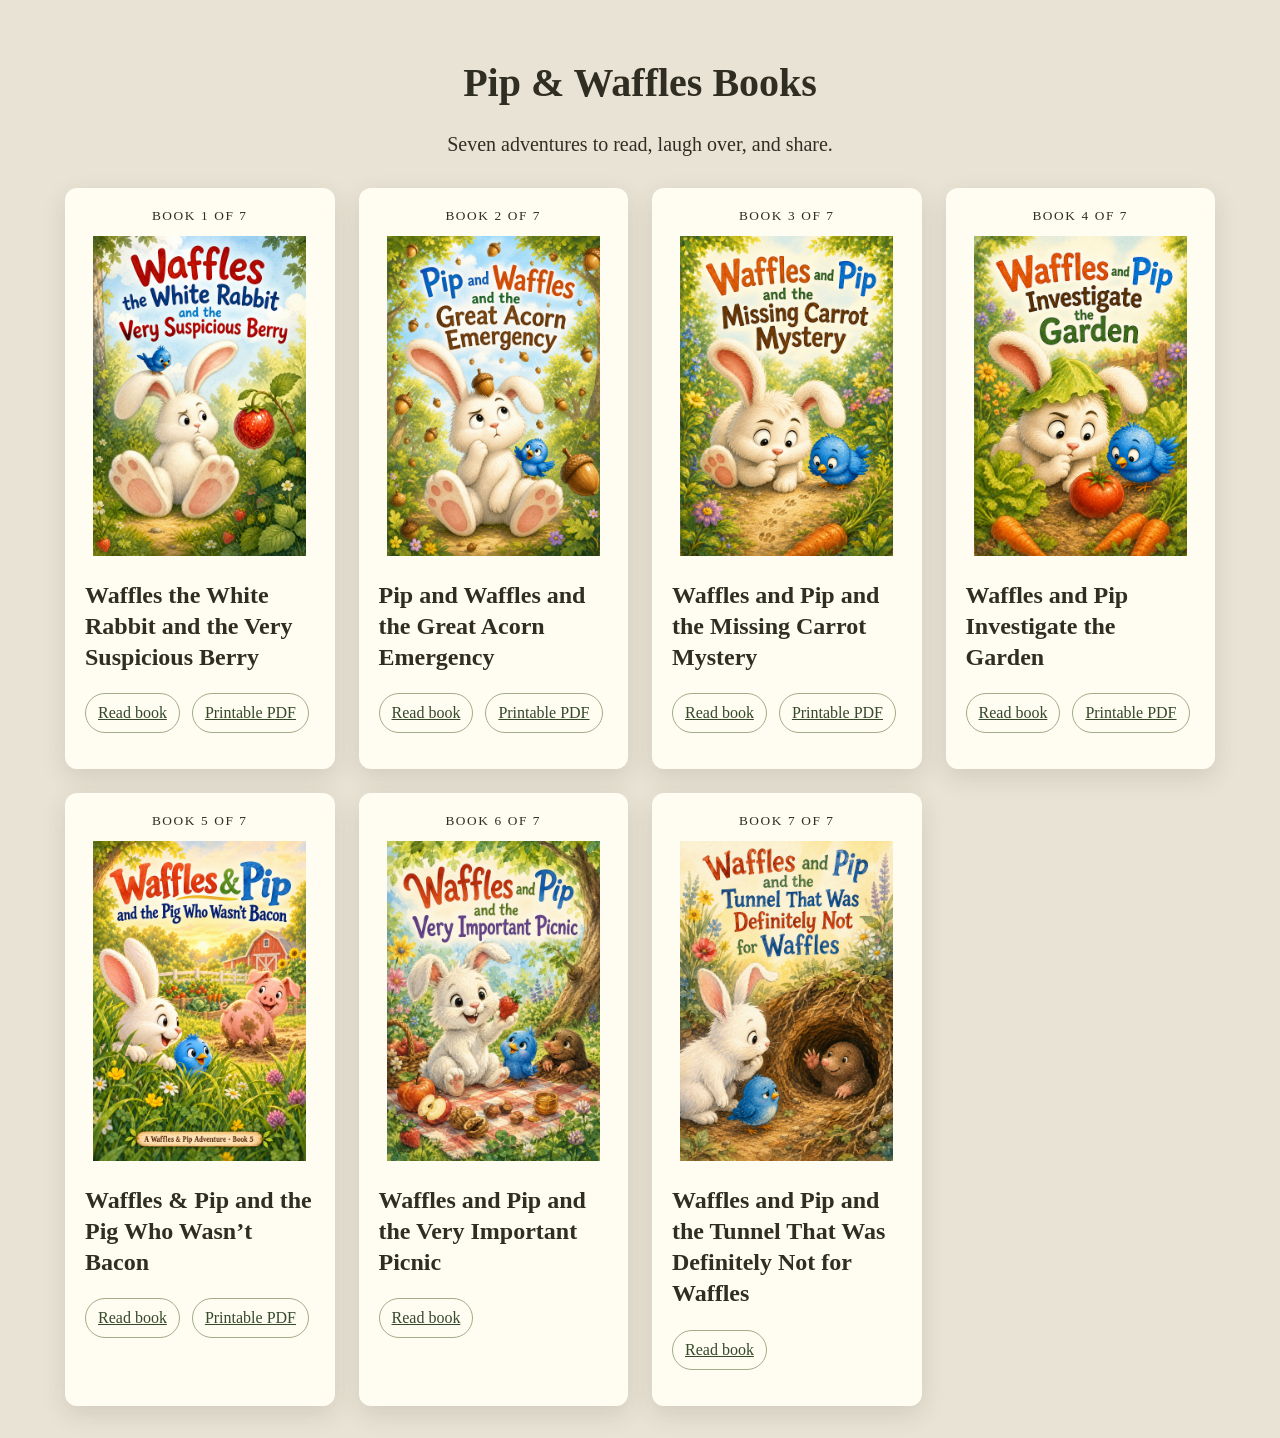
==== index.html @ 01a6863a "Publish Pip and Waffles reading website" ====
<!doctype html><html lang="en"><head><meta charset="utf-8"><meta name="viewport" content="width=device-width, initial-scale=1"><title>Pip &amp; Waffles Books</title><style>body{margin:0;background:#e9e3d5;color:#302e23;font-family:Georgia,serif}main{max-width:1150px;margin:auto;padding:32px 20px}h1{text-align:center;font-size:40px}.intro{text-align:center;font-size:20px}.books{display:grid;grid-template-columns:repeat(auto-fit,minmax(260px,1fr));gap:24px;margin-top:32px}article{background:#fffcf2;padding:20px;border-radius:12px;box-shadow:0 8px 24px #3b342322}small{display:block;text-align:center;letter-spacing:.12em;margin-bottom:12px}img{width:100%;height:320px;object-fit:contain}h2{font-size:24px;line-height:1.3}article p{display:flex;flex-wrap:wrap;gap:12px}a{color:#35492b;padding:10px 12px;border:1px solid #a3ac89;border-radius:20px}a:focus-visible{outline:3px solid #ae641d}</style></head><body><main><h1>Pip &amp; Waffles Books</h1><p class="intro">Seven adventures to read, laugh over, and share.</p><div class="books"><article id="book-1"><small>BOOK 1 OF 7</small><img src="books/01-the-very-suspicious-berry/artwork/cover.png" alt="Cover of Waffles the White Rabbit and the Very Suspicious Berry"><h2>Waffles the White Rabbit and the Very Suspicious Berry</h2><p><a href="books/01-the-very-suspicious-berry/book.html">Read book</a><a href="books/01-the-very-suspicious-berry/book.pdf">Printable PDF</a></p></article><article id="book-2"><small>BOOK 2 OF 7</small><img src="books/02-the-great-acorn-emergency/artwork/cover.png" alt="Cover of Pip and Waffles and the Great Acorn Emergency"><h2>Pip and Waffles and the Great Acorn Emergency</h2><p><a href="books/02-the-great-acorn-emergency/book.html">Read book</a><a href="books/02-the-great-acorn-emergency/book.pdf">Printable PDF</a></p></article><article id="book-3"><small>BOOK 3 OF 7</small><img src="books/03-the-missing-carrot-mystery/artwork/cover.png" alt="Cover of Waffles and Pip and the Missing Carrot Mystery"><h2>Waffles and Pip and the Missing Carrot Mystery</h2><p><a href="books/03-the-missing-carrot-mystery/book.html">Read book</a><a href="books/03-the-missing-carrot-mystery/book.pdf">Printable PDF</a></p></article><article id="book-4"><small>BOOK 4 OF 7</small><img src="books/04-investigate-the-garden/artwork/cover.png" alt="Cover of Waffles and Pip Investigate the Garden"><h2>Waffles and Pip Investigate the Garden</h2><p><a href="books/04-investigate-the-garden/book.html">Read book</a><a href="books/04-investigate-the-garden/book.pdf">Printable PDF</a></p></article><article id="book-5"><small>BOOK 5 OF 7</small><img src="books/05-the-pig-who-wasnt-bacon/artwork/cover.png" alt="Cover of Waffles &amp; Pip and the Pig Who Wasn’t Bacon"><h2>Waffles &amp; Pip and the Pig Who Wasn’t Bacon</h2><p><a href="books/05-the-pig-who-wasnt-bacon/book.html">Read book</a><a href="books/05-the-pig-who-wasnt-bacon/book.pdf">Printable PDF</a></p></article><article id="book-6"><small>BOOK 6 OF 7</small><img src="books/06-the-very-important-picnic/artwork/cover.png" alt="Cover of Waffles and Pip and the Very Important Picnic"><h2>Waffles and Pip and the Very Important Picnic</h2><p><a href="books/06-the-very-important-picnic/book.html">Read book</a></p></article><article id="book-7"><small>BOOK 7 OF 7</small><img src="books/07-the-tunnel-that-was-definitely-not-for-waffles/artwork/cover.png" alt="Cover of Waffles and Pip and the Tunnel That Was Definitely Not for Waffles"><h2>Waffles and Pip and the Tunnel That Was Definitely Not for Waffles</h2><p><a href="books/07-the-tunnel-that-was-definitely-not-for-waffles/book.html">Read book</a></p></article></div></main></body></html>
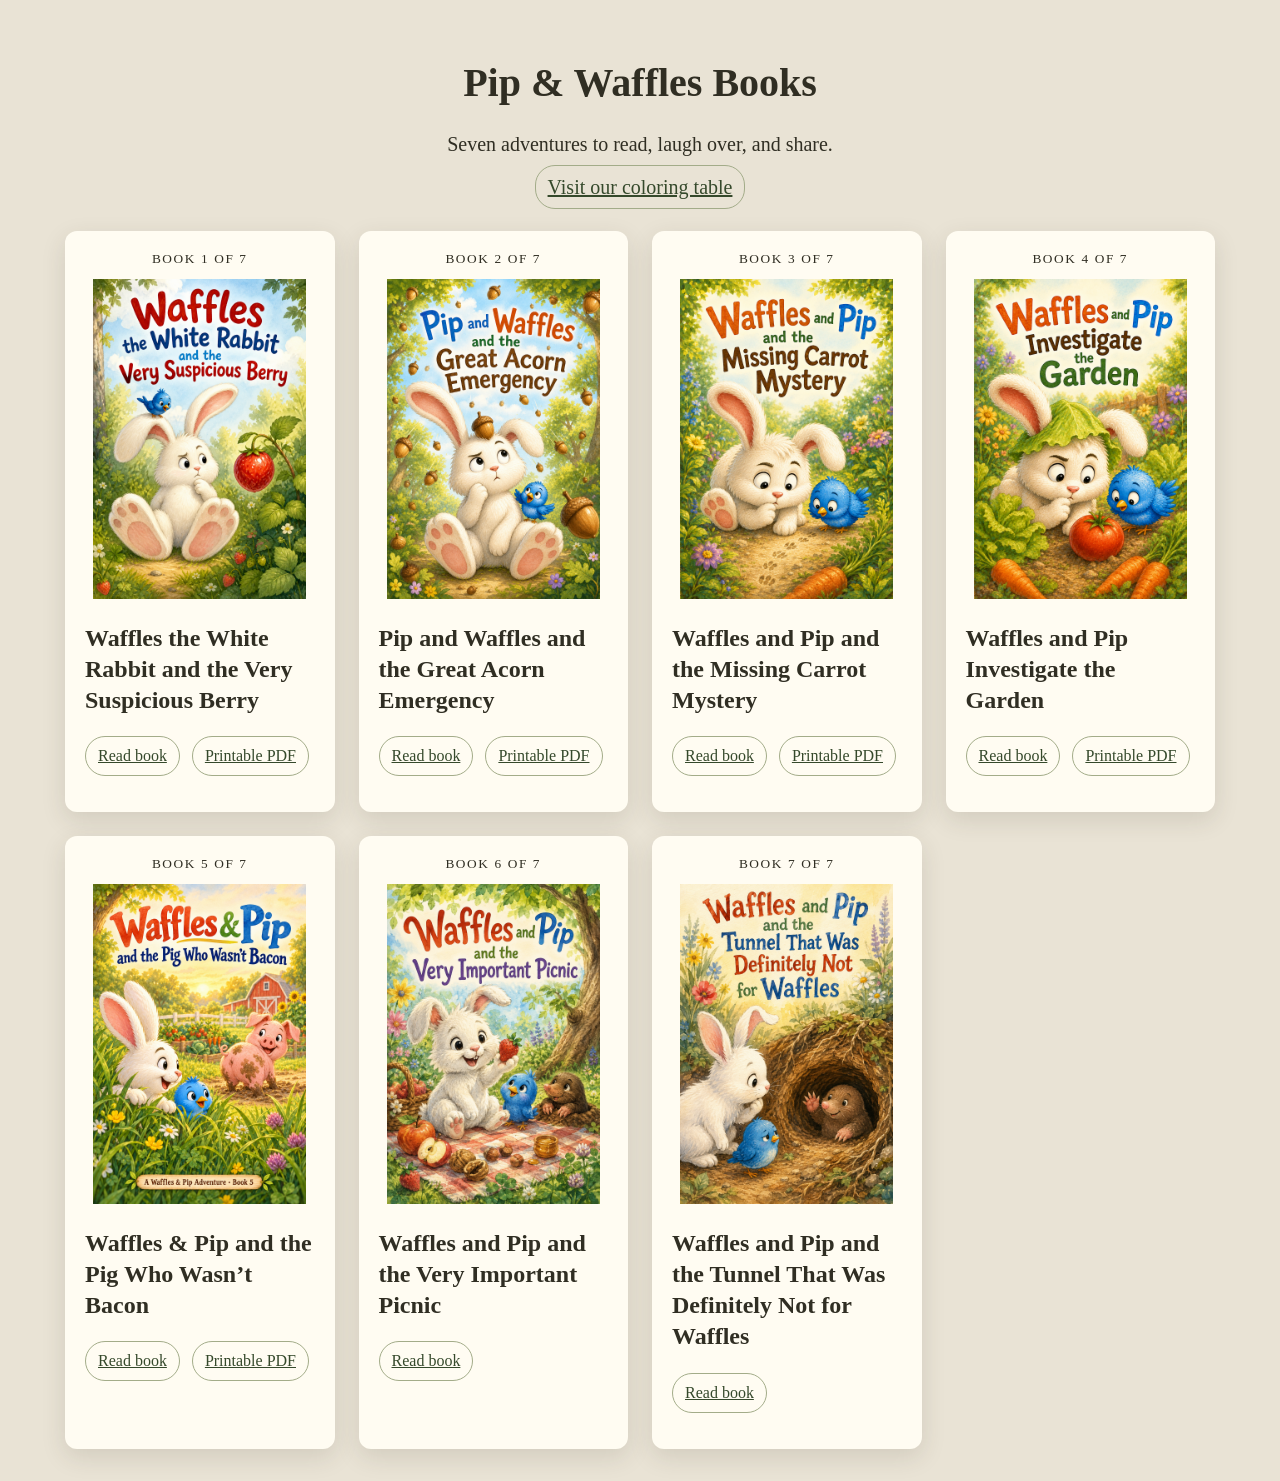
==== commit b39964f0: "Publish Waffles and Pip interactive coloring table" ====
--- a/index.html
+++ b/index.html
@@ -1 +1 @@
-<!doctype html><html lang="en"><head><meta charset="utf-8"><meta name="viewport" content="width=device-width, initial-scale=1"><title>Pip &amp; Waffles Books</title><style>body{margin:0;background:#e9e3d5;color:#302e23;font-family:Georgia,serif}main{max-width:1150px;margin:auto;padding:32px 20px}h1{text-align:center;font-size:40px}.intro{text-align:center;font-size:20px}.books{display:grid;grid-template-columns:repeat(auto-fit,minmax(260px,1fr));gap:24px;margin-top:32px}article{background:#fffcf2;padding:20px;border-radius:12px;box-shadow:0 8px 24px #3b342322}small{display:block;text-align:center;letter-spacing:.12em;margin-bottom:12px}img{width:100%;height:320px;object-fit:contain}h2{font-size:24px;line-height:1.3}article p{display:flex;flex-wrap:wrap;gap:12px}a{color:#35492b;padding:10px 12px;border:1px solid #a3ac89;border-radius:20px}a:focus-visible{outline:3px solid #ae641d}</style></head><body><main><h1>Pip &amp; Waffles Books</h1><p class="intro">Seven adventures to read, laugh over, and share.</p><div class="books"><article id="book-1"><small>BOOK 1 OF 7</small><img src="books/01-the-very-suspicious-berry/artwork/cover.png" alt="Cover of Waffles the White Rabbit and the Very Suspicious Berry"><h2>Waffles the White Rabbit and the Very Suspicious Berry</h2><p><a href="books/01-the-very-suspicious-berry/book.html">Read book</a><a href="books/01-the-very-suspicious-berry/book.pdf">Printable PDF</a></p></article><article id="book-2"><small>BOOK 2 OF 7</small><img src="books/02-the-great-acorn-emergency/artwork/cover.png" alt="Cover of Pip and Waffles and the Great Acorn Emergency"><h2>Pip and Waffles and the Great Acorn Emergency</h2><p><a href="books/02-the-great-acorn-emergency/book.html">Read book</a><a href="books/02-the-great-acorn-emergency/book.pdf">Printable PDF</a></p></article><article id="book-3"><small>BOOK 3 OF 7</small><img src="books/03-the-missing-carrot-mystery/artwork/cover.png" alt="Cover of Waffles and Pip and the Missing Carrot Mystery"><h2>Waffles and Pip and the Missing Carrot Mystery</h2><p><a href="books/03-the-missing-carrot-mystery/book.html">Read book</a><a href="books/03-the-missing-carrot-mystery/book.pdf">Printable PDF</a></p></article><article id="book-4"><small>BOOK 4 OF 7</small><img src="books/04-investigate-the-garden/artwork/cover.png" alt="Cover of Waffles and Pip Investigate the Garden"><h2>Waffles and Pip Investigate the Garden</h2><p><a href="books/04-investigate-the-garden/book.html">Read book</a><a href="books/04-investigate-the-garden/book.pdf">Printable PDF</a></p></article><article id="book-5"><small>BOOK 5 OF 7</small><img src="books/05-the-pig-who-wasnt-bacon/artwork/cover.png" alt="Cover of Waffles &amp; Pip and the Pig Who Wasn’t Bacon"><h2>Waffles &amp; Pip and the Pig Who Wasn’t Bacon</h2><p><a href="books/05-the-pig-who-wasnt-bacon/book.html">Read book</a><a href="books/05-the-pig-who-wasnt-bacon/book.pdf">Printable PDF</a></p></article><article id="book-6"><small>BOOK 6 OF 7</small><img src="books/06-the-very-important-picnic/artwork/cover.png" alt="Cover of Waffles and Pip and the Very Important Picnic"><h2>Waffles and Pip and the Very Important Picnic</h2><p><a href="books/06-the-very-important-picnic/book.html">Read book</a></p></article><article id="book-7"><small>BOOK 7 OF 7</small><img src="books/07-the-tunnel-that-was-definitely-not-for-waffles/artwork/cover.png" alt="Cover of Waffles and Pip and the Tunnel That Was Definitely Not for Waffles"><h2>Waffles and Pip and the Tunnel That Was Definitely Not for Waffles</h2><p><a href="books/07-the-tunnel-that-was-definitely-not-for-waffles/book.html">Read book</a></p></article></div></main></body></html>
+<!doctype html><html lang="en"><head><meta charset="utf-8"><meta name="viewport" content="width=device-width, initial-scale=1"><title>Pip &amp; Waffles Books</title><style>body{margin:0;background:#e9e3d5;color:#302e23;font-family:Georgia,serif}main{max-width:1150px;margin:auto;padding:32px 20px}h1{text-align:center;font-size:40px}.intro{text-align:center;font-size:20px}.books{display:grid;grid-template-columns:repeat(auto-fit,minmax(260px,1fr));gap:24px;margin-top:32px}article{background:#fffcf2;padding:20px;border-radius:12px;box-shadow:0 8px 24px #3b342322}small{display:block;text-align:center;letter-spacing:.12em;margin-bottom:12px}img{width:100%;height:320px;object-fit:contain}h2{font-size:24px;line-height:1.3}article p{display:flex;flex-wrap:wrap;gap:12px}a{color:#35492b;padding:10px 12px;border:1px solid #a3ac89;border-radius:20px}a:focus-visible{outline:3px solid #ae641d}</style></head><body><main><h1>Pip &amp; Waffles Books</h1><p class="intro">Seven adventures to read, laugh over, and share.</p><p class="intro"><a href="coloring-books/01-adventures-books-1-5/index.html">Visit our coloring table</a></p><div class="books"><article id="book-1"><small>BOOK 1 OF 7</small><img src="books/01-the-very-suspicious-berry/artwork/cover.png" alt="Cover of Waffles the White Rabbit and the Very Suspicious Berry"><h2>Waffles the White Rabbit and the Very Suspicious Berry</h2><p><a href="books/01-the-very-suspicious-berry/book.html">Read book</a><a href="books/01-the-very-suspicious-berry/book.pdf">Printable PDF</a></p></article><article id="book-2"><small>BOOK 2 OF 7</small><img src="books/02-the-great-acorn-emergency/artwork/cover.png" alt="Cover of Pip and Waffles and the Great Acorn Emergency"><h2>Pip and Waffles and the Great Acorn Emergency</h2><p><a href="books/02-the-great-acorn-emergency/book.html">Read book</a><a href="books/02-the-great-acorn-emergency/book.pdf">Printable PDF</a></p></article><article id="book-3"><small>BOOK 3 OF 7</small><img src="books/03-the-missing-carrot-mystery/artwork/cover.png" alt="Cover of Waffles and Pip and the Missing Carrot Mystery"><h2>Waffles and Pip and the Missing Carrot Mystery</h2><p><a href="books/03-the-missing-carrot-mystery/book.html">Read book</a><a href="books/03-the-missing-carrot-mystery/book.pdf">Printable PDF</a></p></article><article id="book-4"><small>BOOK 4 OF 7</small><img src="books/04-investigate-the-garden/artwork/cover.png" alt="Cover of Waffles and Pip Investigate the Garden"><h2>Waffles and Pip Investigate the Garden</h2><p><a href="books/04-investigate-the-garden/book.html">Read book</a><a href="books/04-investigate-the-garden/book.pdf">Printable PDF</a></p></article><article id="book-5"><small>BOOK 5 OF 7</small><img src="books/05-the-pig-who-wasnt-bacon/artwork/cover.png" alt="Cover of Waffles &amp; Pip and the Pig Who Wasn’t Bacon"><h2>Waffles &amp; Pip and the Pig Who Wasn’t Bacon</h2><p><a href="books/05-the-pig-who-wasnt-bacon/book.html">Read book</a><a href="books/05-the-pig-who-wasnt-bacon/book.pdf">Printable PDF</a></p></article><article id="book-6"><small>BOOK 6 OF 7</small><img src="books/06-the-very-important-picnic/artwork/cover.png" alt="Cover of Waffles and Pip and the Very Important Picnic"><h2>Waffles and Pip and the Very Important Picnic</h2><p><a href="books/06-the-very-important-picnic/book.html">Read book</a></p></article><article id="book-7"><small>BOOK 7 OF 7</small><img src="books/07-the-tunnel-that-was-definitely-not-for-waffles/artwork/cover.png" alt="Cover of Waffles and Pip and the Tunnel That Was Definitely Not for Waffles"><h2>Waffles and Pip and the Tunnel That Was Definitely Not for Waffles</h2><p><a href="books/07-the-tunnel-that-was-definitely-not-for-waffles/book.html">Read book</a></p></article></div></main></body></html>
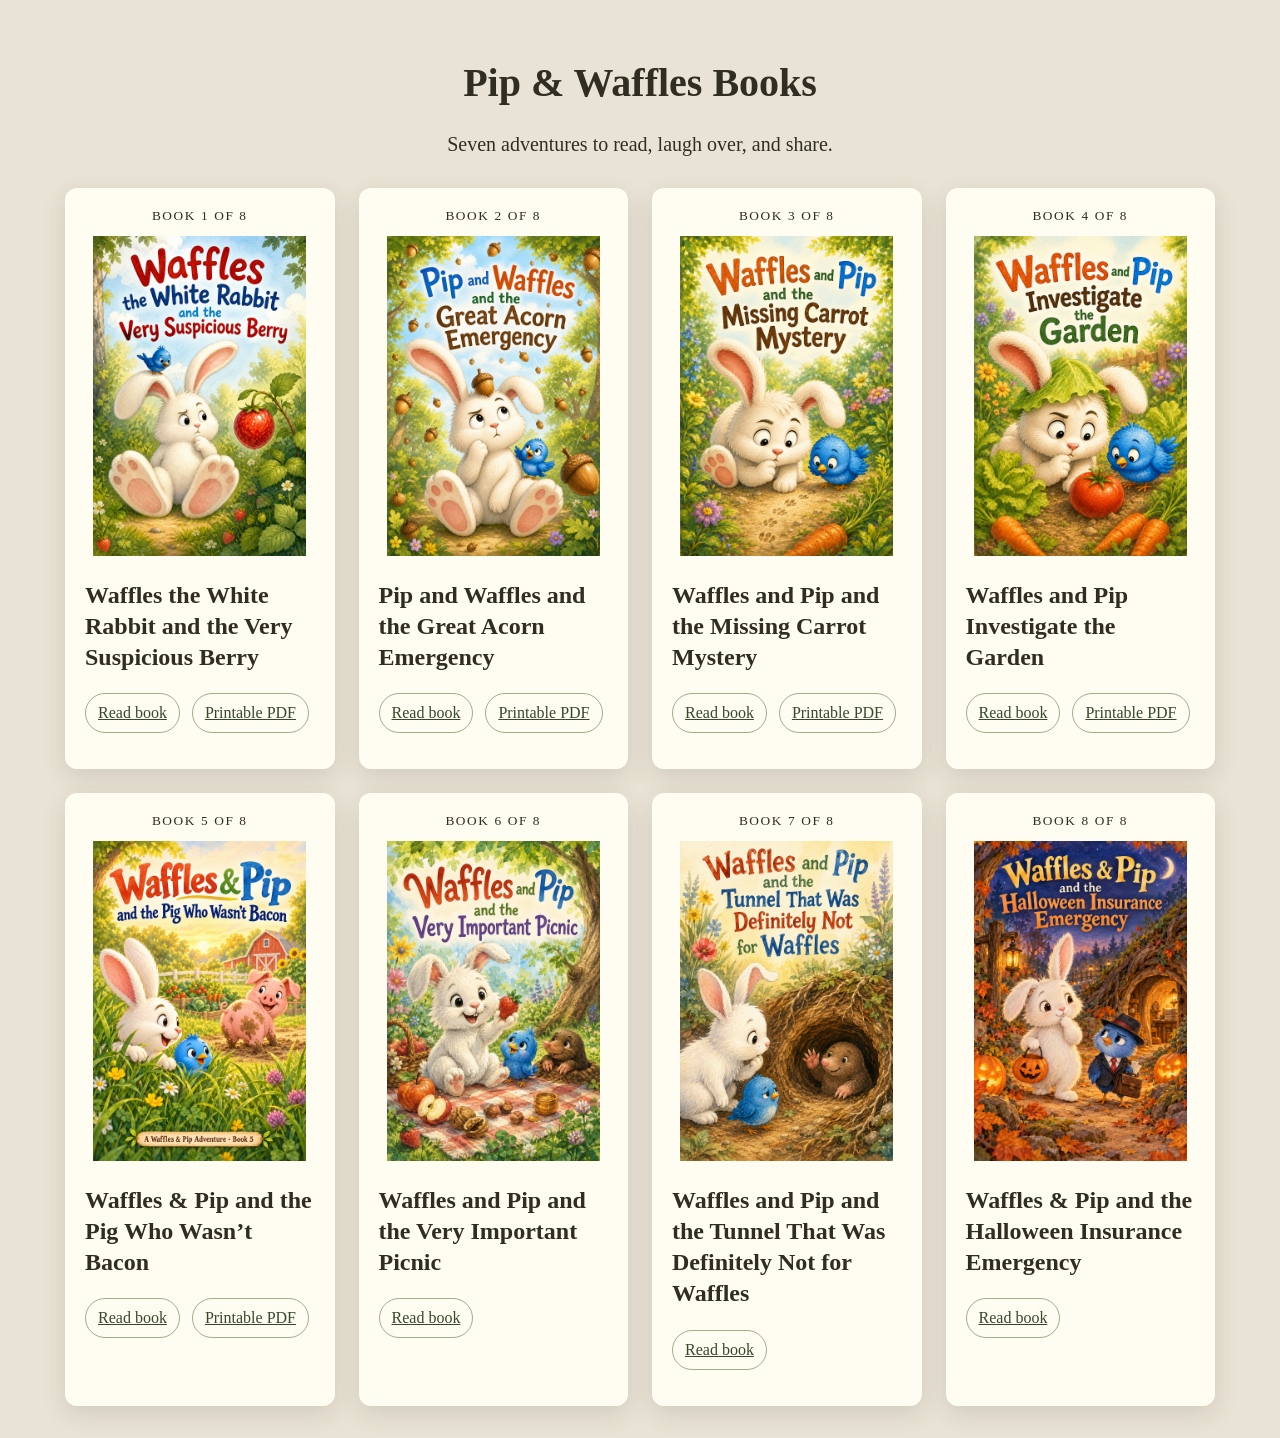
==== commit d46b501b: "Add Book 8 Halloween adventure to reading website" ====
--- a/index.html
+++ b/index.html
@@ -1 +1 @@
-<!doctype html><html lang="en"><head><meta charset="utf-8"><meta name="viewport" content="width=device-width, initial-scale=1"><title>Pip &amp; Waffles Books</title><style>body{margin:0;background:#e9e3d5;color:#302e23;font-family:Georgia,serif}main{max-width:1150px;margin:auto;padding:32px 20px}h1{text-align:center;font-size:40px}.intro{text-align:center;font-size:20px}.books{display:grid;grid-template-columns:repeat(auto-fit,minmax(260px,1fr));gap:24px;margin-top:32px}article{background:#fffcf2;padding:20px;border-radius:12px;box-shadow:0 8px 24px #3b342322}small{display:block;text-align:center;letter-spacing:.12em;margin-bottom:12px}img{width:100%;height:320px;object-fit:contain}h2{font-size:24px;line-height:1.3}article p{display:flex;flex-wrap:wrap;gap:12px}a{color:#35492b;padding:10px 12px;border:1px solid #a3ac89;border-radius:20px}a:focus-visible{outline:3px solid #ae641d}</style></head><body><main><h1>Pip &amp; Waffles Books</h1><p class="intro">Seven adventures to read, laugh over, and share.</p><p class="intro"><a href="coloring-books/01-adventures-books-1-5/index.html">Visit our coloring table</a></p><div class="books"><article id="book-1"><small>BOOK 1 OF 7</small><img src="books/01-the-very-suspicious-berry/artwork/cover.png" alt="Cover of Waffles the White Rabbit and the Very Suspicious Berry"><h2>Waffles the White Rabbit and the Very Suspicious Berry</h2><p><a href="books/01-the-very-suspicious-berry/book.html">Read book</a><a href="books/01-the-very-suspicious-berry/book.pdf">Printable PDF</a></p></article><article id="book-2"><small>BOOK 2 OF 7</small><img src="books/02-the-great-acorn-emergency/artwork/cover.png" alt="Cover of Pip and Waffles and the Great Acorn Emergency"><h2>Pip and Waffles and the Great Acorn Emergency</h2><p><a href="books/02-the-great-acorn-emergency/book.html">Read book</a><a href="books/02-the-great-acorn-emergency/book.pdf">Printable PDF</a></p></article><article id="book-3"><small>BOOK 3 OF 7</small><img src="books/03-the-missing-carrot-mystery/artwork/cover.png" alt="Cover of Waffles and Pip and the Missing Carrot Mystery"><h2>Waffles and Pip and the Missing Carrot Mystery</h2><p><a href="books/03-the-missing-carrot-mystery/book.html">Read book</a><a href="books/03-the-missing-carrot-mystery/book.pdf">Printable PDF</a></p></article><article id="book-4"><small>BOOK 4 OF 7</small><img src="books/04-investigate-the-garden/artwork/cover.png" alt="Cover of Waffles and Pip Investigate the Garden"><h2>Waffles and Pip Investigate the Garden</h2><p><a href="books/04-investigate-the-garden/book.html">Read book</a><a href="books/04-investigate-the-garden/book.pdf">Printable PDF</a></p></article><article id="book-5"><small>BOOK 5 OF 7</small><img src="books/05-the-pig-who-wasnt-bacon/artwork/cover.png" alt="Cover of Waffles &amp; Pip and the Pig Who Wasn’t Bacon"><h2>Waffles &amp; Pip and the Pig Who Wasn’t Bacon</h2><p><a href="books/05-the-pig-who-wasnt-bacon/book.html">Read book</a><a href="books/05-the-pig-who-wasnt-bacon/book.pdf">Printable PDF</a></p></article><article id="book-6"><small>BOOK 6 OF 7</small><img src="books/06-the-very-important-picnic/artwork/cover.png" alt="Cover of Waffles and Pip and the Very Important Picnic"><h2>Waffles and Pip and the Very Important Picnic</h2><p><a href="books/06-the-very-important-picnic/book.html">Read book</a></p></article><article id="book-7"><small>BOOK 7 OF 7</small><img src="books/07-the-tunnel-that-was-definitely-not-for-waffles/artwork/cover.png" alt="Cover of Waffles and Pip and the Tunnel That Was Definitely Not for Waffles"><h2>Waffles and Pip and the Tunnel That Was Definitely Not for Waffles</h2><p><a href="books/07-the-tunnel-that-was-definitely-not-for-waffles/book.html">Read book</a></p></article></div></main></body></html>
+<!doctype html><html lang="en"><head><meta charset="utf-8"><meta name="viewport" content="width=device-width, initial-scale=1"><title>Pip &amp; Waffles Books</title><style>body{margin:0;background:#e9e3d5;color:#302e23;font-family:Georgia,serif}main{max-width:1150px;margin:auto;padding:32px 20px}h1{text-align:center;font-size:40px}.intro{text-align:center;font-size:20px}.books{display:grid;grid-template-columns:repeat(auto-fit,minmax(260px,1fr));gap:24px;margin-top:32px}article{background:#fffcf2;padding:20px;border-radius:12px;box-shadow:0 8px 24px #3b342322}small{display:block;text-align:center;letter-spacing:.12em;margin-bottom:12px}img{width:100%;height:320px;object-fit:contain}h2{font-size:24px;line-height:1.3}article p{display:flex;flex-wrap:wrap;gap:12px}a{color:#35492b;padding:10px 12px;border:1px solid #a3ac89;border-radius:20px}a:focus-visible{outline:3px solid #ae641d}</style></head><body><main><h1>Pip &amp; Waffles Books</h1><p class="intro">Seven adventures to read, laugh over, and share.</p><div class="books"><article id="book-1"><small>BOOK 1 OF 8</small><img src="books/01-the-very-suspicious-berry/artwork/cover.png" alt="Cover of Waffles the White Rabbit and the Very Suspicious Berry"><h2>Waffles the White Rabbit and the Very Suspicious Berry</h2><p><a href="books/01-the-very-suspicious-berry/book.html">Read book</a><a href="books/01-the-very-suspicious-berry/book.pdf">Printable PDF</a></p></article><article id="book-2"><small>BOOK 2 OF 8</small><img src="books/02-the-great-acorn-emergency/artwork/cover.png" alt="Cover of Pip and Waffles and the Great Acorn Emergency"><h2>Pip and Waffles and the Great Acorn Emergency</h2><p><a href="books/02-the-great-acorn-emergency/book.html">Read book</a><a href="books/02-the-great-acorn-emergency/book.pdf">Printable PDF</a></p></article><article id="book-3"><small>BOOK 3 OF 8</small><img src="books/03-the-missing-carrot-mystery/artwork/cover.png" alt="Cover of Waffles and Pip and the Missing Carrot Mystery"><h2>Waffles and Pip and the Missing Carrot Mystery</h2><p><a href="books/03-the-missing-carrot-mystery/book.html">Read book</a><a href="books/03-the-missing-carrot-mystery/book.pdf">Printable PDF</a></p></article><article id="book-4"><small>BOOK 4 OF 8</small><img src="books/04-investigate-the-garden/artwork/cover.png" alt="Cover of Waffles and Pip Investigate the Garden"><h2>Waffles and Pip Investigate the Garden</h2><p><a href="books/04-investigate-the-garden/book.html">Read book</a><a href="books/04-investigate-the-garden/book.pdf">Printable PDF</a></p></article><article id="book-5"><small>BOOK 5 OF 8</small><img src="books/05-the-pig-who-wasnt-bacon/artwork/cover.png" alt="Cover of Waffles &amp; Pip and the Pig Who Wasn’t Bacon"><h2>Waffles &amp; Pip and the Pig Who Wasn’t Bacon</h2><p><a href="books/05-the-pig-who-wasnt-bacon/book.html">Read book</a><a href="books/05-the-pig-who-wasnt-bacon/book.pdf">Printable PDF</a></p></article><article id="book-6"><small>BOOK 6 OF 8</small><img src="books/06-the-very-important-picnic/artwork/cover.png" alt="Cover of Waffles and Pip and the Very Important Picnic"><h2>Waffles and Pip and the Very Important Picnic</h2><p><a href="books/06-the-very-important-picnic/book.html">Read book</a></p></article><article id="book-7"><small>BOOK 7 OF 8</small><img src="books/07-the-tunnel-that-was-definitely-not-for-waffles/artwork/cover.png" alt="Cover of Waffles and Pip and the Tunnel That Was Definitely Not for Waffles"><h2>Waffles and Pip and the Tunnel That Was Definitely Not for Waffles</h2><p><a href="books/07-the-tunnel-that-was-definitely-not-for-waffles/book.html">Read book</a></p></article><article id="book-8"><small>BOOK 8 OF 8</small><img src="books/08-the-halloween-insurance-emergency/artwork/cover.png" alt="Cover of Waffles &amp; Pip and the Halloween Insurance Emergency"><h2>Waffles &amp; Pip and the Halloween Insurance Emergency</h2><p><a href="books/08-the-halloween-insurance-emergency/book.html">Read book</a></p></article></div></main></body></html>
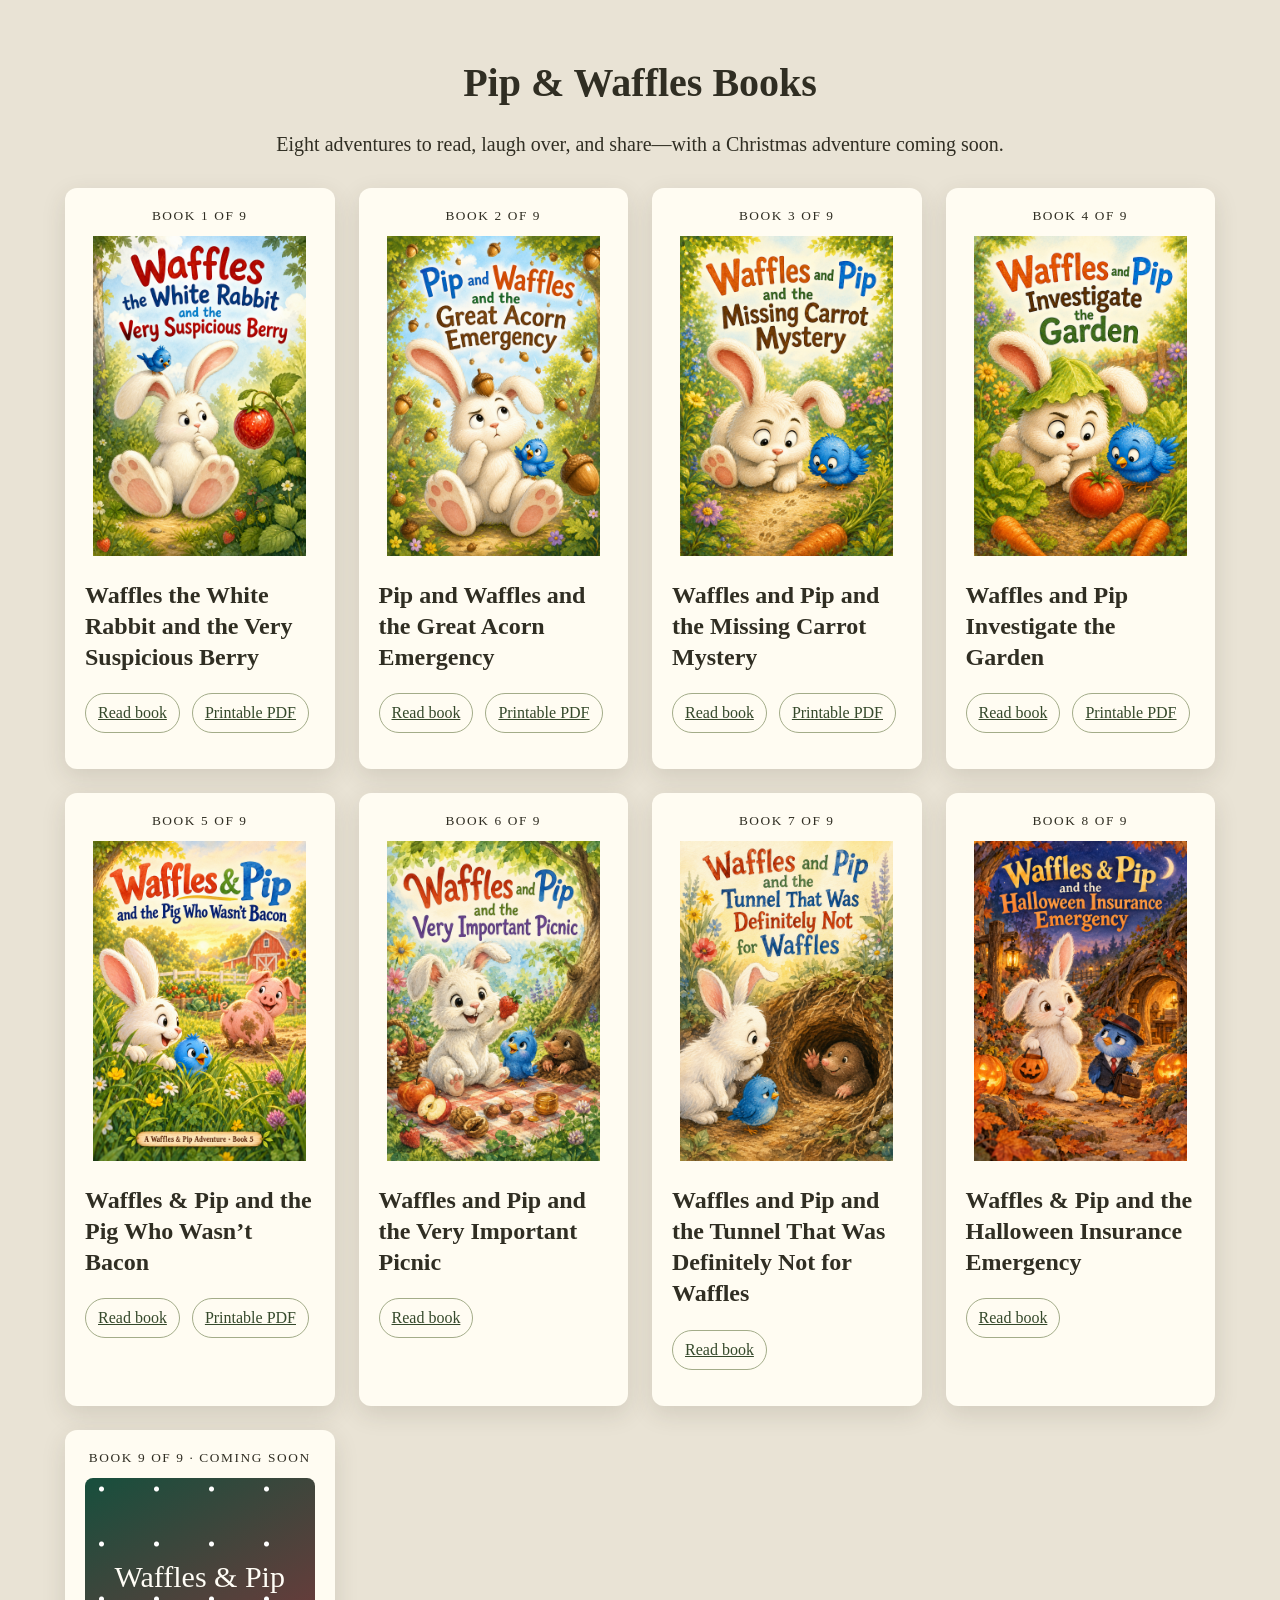
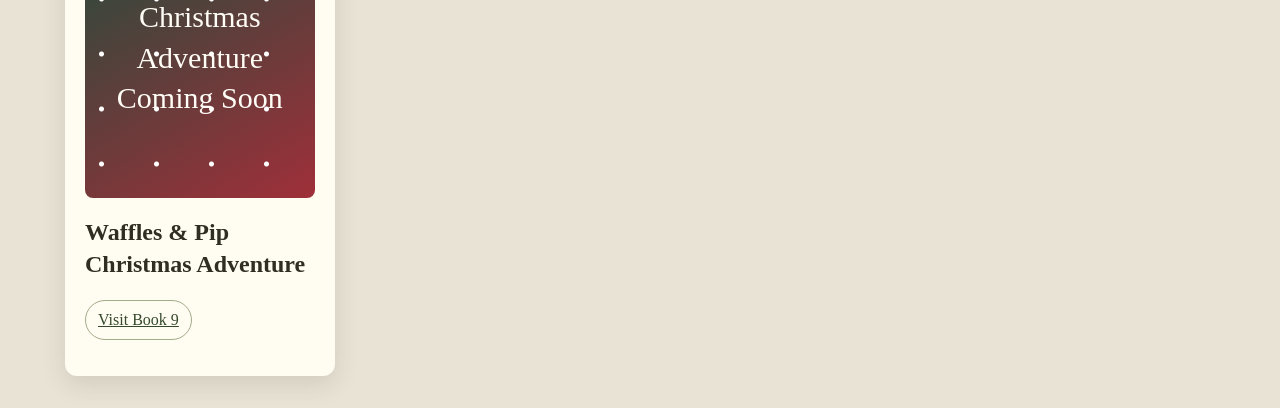
==== commit e503e2e4: "Add Book 9 Christmas coming-soon link" ====
--- a/index.html
+++ b/index.html
@@ -1 +1,97 @@
-<!doctype html><html lang="en"><head><meta charset="utf-8"><meta name="viewport" content="width=device-width, initial-scale=1"><title>Pip &amp; Waffles Books</title><style>body{margin:0;background:#e9e3d5;color:#302e23;font-family:Georgia,serif}main{max-width:1150px;margin:auto;padding:32px 20px}h1{text-align:center;font-size:40px}.intro{text-align:center;font-size:20px}.books{display:grid;grid-template-columns:repeat(auto-fit,minmax(260px,1fr));gap:24px;margin-top:32px}article{background:#fffcf2;padding:20px;border-radius:12px;box-shadow:0 8px 24px #3b342322}small{display:block;text-align:center;letter-spacing:.12em;margin-bottom:12px}img{width:100%;height:320px;object-fit:contain}h2{font-size:24px;line-height:1.3}article p{display:flex;flex-wrap:wrap;gap:12px}a{color:#35492b;padding:10px 12px;border:1px solid #a3ac89;border-radius:20px}a:focus-visible{outline:3px solid #ae641d}</style></head><body><main><h1>Pip &amp; Waffles Books</h1><p class="intro">Seven adventures to read, laugh over, and share.</p><div class="books"><article id="book-1"><small>BOOK 1 OF 8</small><img src="books/01-the-very-suspicious-berry/artwork/cover.png" alt="Cover of Waffles the White Rabbit and the Very Suspicious Berry"><h2>Waffles the White Rabbit and the Very Suspicious Berry</h2><p><a href="books/01-the-very-suspicious-berry/book.html">Read book</a><a href="books/01-the-very-suspicious-berry/book.pdf">Printable PDF</a></p></article><article id="book-2"><small>BOOK 2 OF 8</small><img src="books/02-the-great-acorn-emergency/artwork/cover.png" alt="Cover of Pip and Waffles and the Great Acorn Emergency"><h2>Pip and Waffles and the Great Acorn Emergency</h2><p><a href="books/02-the-great-acorn-emergency/book.html">Read book</a><a href="books/02-the-great-acorn-emergency/book.pdf">Printable PDF</a></p></article><article id="book-3"><small>BOOK 3 OF 8</small><img src="books/03-the-missing-carrot-mystery/artwork/cover.png" alt="Cover of Waffles and Pip and the Missing Carrot Mystery"><h2>Waffles and Pip and the Missing Carrot Mystery</h2><p><a href="books/03-the-missing-carrot-mystery/book.html">Read book</a><a href="books/03-the-missing-carrot-mystery/book.pdf">Printable PDF</a></p></article><article id="book-4"><small>BOOK 4 OF 8</small><img src="books/04-investigate-the-garden/artwork/cover.png" alt="Cover of Waffles and Pip Investigate the Garden"><h2>Waffles and Pip Investigate the Garden</h2><p><a href="books/04-investigate-the-garden/book.html">Read book</a><a href="books/04-investigate-the-garden/book.pdf">Printable PDF</a></p></article><article id="book-5"><small>BOOK 5 OF 8</small><img src="books/05-the-pig-who-wasnt-bacon/artwork/cover.png" alt="Cover of Waffles &amp; Pip and the Pig Who Wasn’t Bacon"><h2>Waffles &amp; Pip and the Pig Who Wasn’t Bacon</h2><p><a href="books/05-the-pig-who-wasnt-bacon/book.html">Read book</a><a href="books/05-the-pig-who-wasnt-bacon/book.pdf">Printable PDF</a></p></article><article id="book-6"><small>BOOK 6 OF 8</small><img src="books/06-the-very-important-picnic/artwork/cover.png" alt="Cover of Waffles and Pip and the Very Important Picnic"><h2>Waffles and Pip and the Very Important Picnic</h2><p><a href="books/06-the-very-important-picnic/book.html">Read book</a></p></article><article id="book-7"><small>BOOK 7 OF 8</small><img src="books/07-the-tunnel-that-was-definitely-not-for-waffles/artwork/cover.png" alt="Cover of Waffles and Pip and the Tunnel That Was Definitely Not for Waffles"><h2>Waffles and Pip and the Tunnel That Was Definitely Not for Waffles</h2><p><a href="books/07-the-tunnel-that-was-definitely-not-for-waffles/book.html">Read book</a></p></article><article id="book-8"><small>BOOK 8 OF 8</small><img src="books/08-the-halloween-insurance-emergency/artwork/cover.png" alt="Cover of Waffles &amp; Pip and the Halloween Insurance Emergency"><h2>Waffles &amp; Pip and the Halloween Insurance Emergency</h2><p><a href="books/08-the-halloween-insurance-emergency/book.html">Read book</a></p></article></div></main></body></html>
+<!doctype html>
+<html lang="en">
+<head>
+  <meta charset="utf-8">
+  <meta name="viewport" content="width=device-width, initial-scale=1">
+  <title>Pip &amp; Waffles Books</title>
+  <style>
+    body { margin: 0; background: #e9e3d5; color: #302e23; font-family: Georgia, serif; }
+    main { max-width: 1150px; margin: auto; padding: 32px 20px; }
+    h1 { text-align: center; font-size: 40px; }
+    .intro { text-align: center; font-size: 20px; }
+    .books { display: grid; grid-template-columns: repeat(auto-fit, minmax(260px, 1fr)); gap: 24px; margin-top: 32px; }
+    article { background: #fffcf2; padding: 20px; border-radius: 12px; box-shadow: 0 8px 24px #3b342322; }
+    small { display: block; text-align: center; letter-spacing: .12em; margin-bottom: 12px; }
+    img, .coming-cover { width: 100%; height: 320px; object-fit: contain; }
+    .coming-cover {
+      box-sizing: border-box;
+      display: grid;
+      place-items: center;
+      padding: 28px;
+      text-align: center;
+      color: #fffdf6;
+      background: radial-gradient(circle at 30% 20%, #fff 0 2px, transparent 3px), linear-gradient(150deg, #174f3d, #9f2f39);
+      background-size: 55px 55px, auto;
+      border-radius: 8px;
+      font-size: 30px;
+      line-height: 1.35;
+    }
+    h2 { font-size: 24px; line-height: 1.3; }
+    article p { display: flex; flex-wrap: wrap; gap: 12px; }
+    a { color: #35492b; padding: 10px 12px; border: 1px solid #a3ac89; border-radius: 20px; }
+    a:focus-visible { outline: 3px solid #ae641d; }
+  </style>
+</head>
+<body>
+  <main>
+    <h1>Pip &amp; Waffles Books</h1>
+    <p class="intro">Eight adventures to read, laugh over, and share—with a Christmas adventure coming soon.</p>
+    <div class="books">
+      <article id="book-1">
+        <small>BOOK 1 OF 9</small>
+        <img src="books/01-the-very-suspicious-berry/artwork/cover.png" alt="Cover of Waffles the White Rabbit and the Very Suspicious Berry">
+        <h2>Waffles the White Rabbit and the Very Suspicious Berry</h2>
+        <p><a href="books/01-the-very-suspicious-berry/book.html">Read book</a><a href="books/01-the-very-suspicious-berry/book.pdf">Printable PDF</a></p>
+      </article>
+      <article id="book-2">
+        <small>BOOK 2 OF 9</small>
+        <img src="books/02-the-great-acorn-emergency/artwork/cover.png" alt="Cover of Pip and Waffles and the Great Acorn Emergency">
+        <h2>Pip and Waffles and the Great Acorn Emergency</h2>
+        <p><a href="books/02-the-great-acorn-emergency/book.html">Read book</a><a href="books/02-the-great-acorn-emergency/book.pdf">Printable PDF</a></p>
+      </article>
+      <article id="book-3">
+        <small>BOOK 3 OF 9</small>
+        <img src="books/03-the-missing-carrot-mystery/artwork/cover.png" alt="Cover of Waffles and Pip and the Missing Carrot Mystery">
+        <h2>Waffles and Pip and the Missing Carrot Mystery</h2>
+        <p><a href="books/03-the-missing-carrot-mystery/book.html">Read book</a><a href="books/03-the-missing-carrot-mystery/book.pdf">Printable PDF</a></p>
+      </article>
+      <article id="book-4">
+        <small>BOOK 4 OF 9</small>
+        <img src="books/04-investigate-the-garden/artwork/cover.png" alt="Cover of Waffles and Pip Investigate the Garden">
+        <h2>Waffles and Pip Investigate the Garden</h2>
+        <p><a href="books/04-investigate-the-garden/book.html">Read book</a><a href="books/04-investigate-the-garden/book.pdf">Printable PDF</a></p>
+      </article>
+      <article id="book-5">
+        <small>BOOK 5 OF 9</small>
+        <img src="books/05-the-pig-who-wasnt-bacon/artwork/cover.png" alt="Cover of Waffles &amp; Pip and the Pig Who Wasn’t Bacon">
+        <h2>Waffles &amp; Pip and the Pig Who Wasn’t Bacon</h2>
+        <p><a href="books/05-the-pig-who-wasnt-bacon/book.html">Read book</a><a href="books/05-the-pig-who-wasnt-bacon/book.pdf">Printable PDF</a></p>
+      </article>
+      <article id="book-6">
+        <small>BOOK 6 OF 9</small>
+        <img src="books/06-the-very-important-picnic/artwork/cover.png" alt="Cover of Waffles and Pip and the Very Important Picnic">
+        <h2>Waffles and Pip and the Very Important Picnic</h2>
+        <p><a href="books/06-the-very-important-picnic/book.html">Read book</a></p>
+      </article>
+      <article id="book-7">
+        <small>BOOK 7 OF 9</small>
+        <img src="books/07-the-tunnel-that-was-definitely-not-for-waffles/artwork/cover.png" alt="Cover of Waffles and Pip and the Tunnel That Was Definitely Not for Waffles">
+        <h2>Waffles and Pip and the Tunnel That Was Definitely Not for Waffles</h2>
+        <p><a href="books/07-the-tunnel-that-was-definitely-not-for-waffles/book.html">Read book</a></p>
+      </article>
+      <article id="book-8">
+        <small>BOOK 8 OF 9</small>
+        <img src="books/08-the-halloween-insurance-emergency/artwork/cover.png" alt="Cover of Waffles &amp; Pip and the Halloween Insurance Emergency">
+        <h2>Waffles &amp; Pip and the Halloween Insurance Emergency</h2>
+        <p><a href="books/08-the-halloween-insurance-emergency/book.html">Read book</a></p>
+      </article>
+      <article id="book-9">
+        <small>BOOK 9 OF 9 · COMING SOON</small>
+        <div class="coming-cover" role="img" aria-label="Waffles and Pip Book 9 Christmas adventure coming soon">Waffles &amp; Pip<br>Christmas Adventure<br>Coming Soon</div>
+        <h2>Waffles &amp; Pip Christmas Adventure</h2>
+        <p><a href="https://jjen1973.github.io/waffles-pip-book-9-christmas/">Visit Book 9</a></p>
+      </article>
+    </div>
+  </main>
+</body>
+</html>
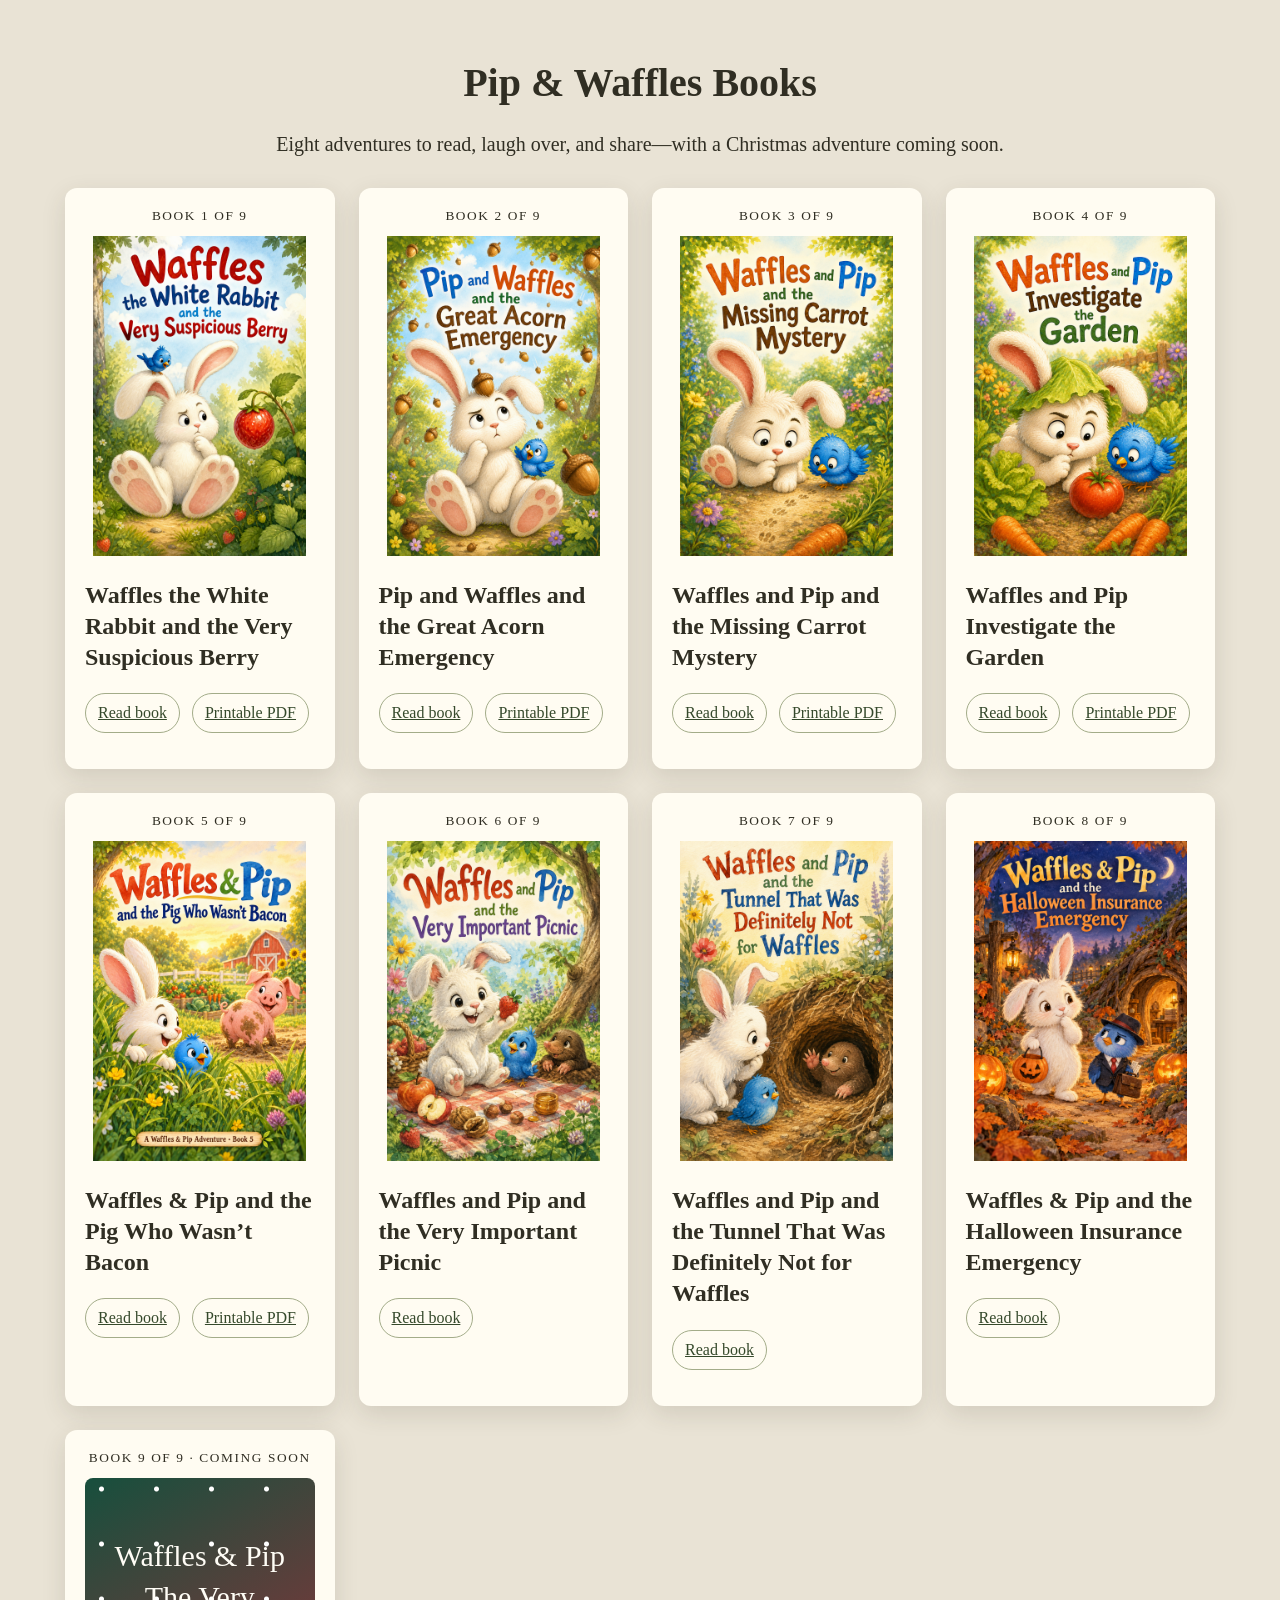
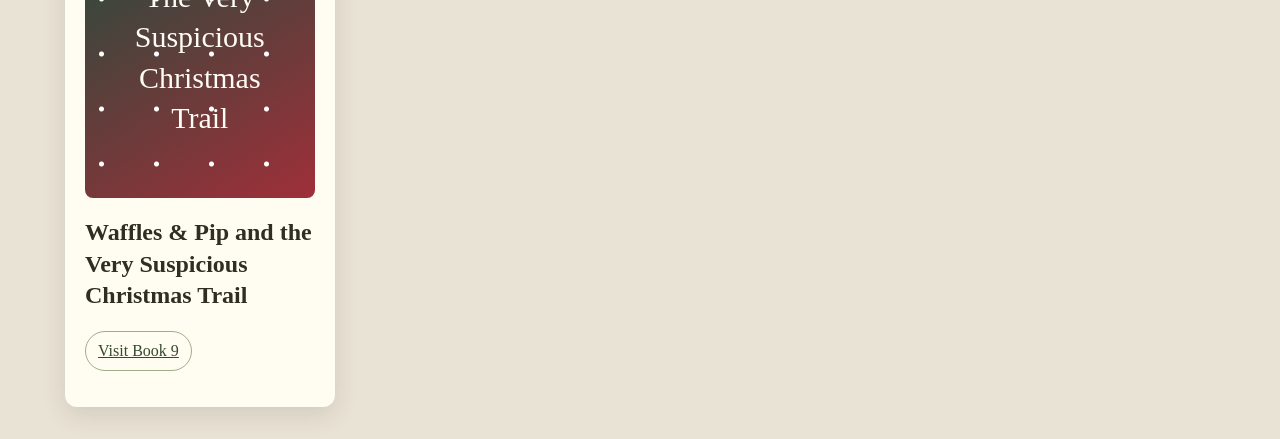
==== commit 904a1317: "Use Book 9 Christmas title" ====
--- a/index.html
+++ b/index.html
@@ -87,8 +87,8 @@
       </article>
       <article id="book-9">
         <small>BOOK 9 OF 9 · COMING SOON</small>
-        <div class="coming-cover" role="img" aria-label="Waffles and Pip Book 9 Christmas adventure coming soon">Waffles &amp; Pip<br>Christmas Adventure<br>Coming Soon</div>
-        <h2>Waffles &amp; Pip Christmas Adventure</h2>
+        <div class="coming-cover" role="img" aria-label="Waffles and Pip Book 9, The Very Suspicious Christmas Trail, coming soon">Waffles &amp; Pip<br>The Very Suspicious<br>Christmas Trail</div>
+        <h2>Waffles &amp; Pip and the Very Suspicious Christmas Trail</h2>
         <p><a href="https://jjen1973.github.io/waffles-pip-book-9-christmas/">Visit Book 9</a></p>
       </article>
     </div>
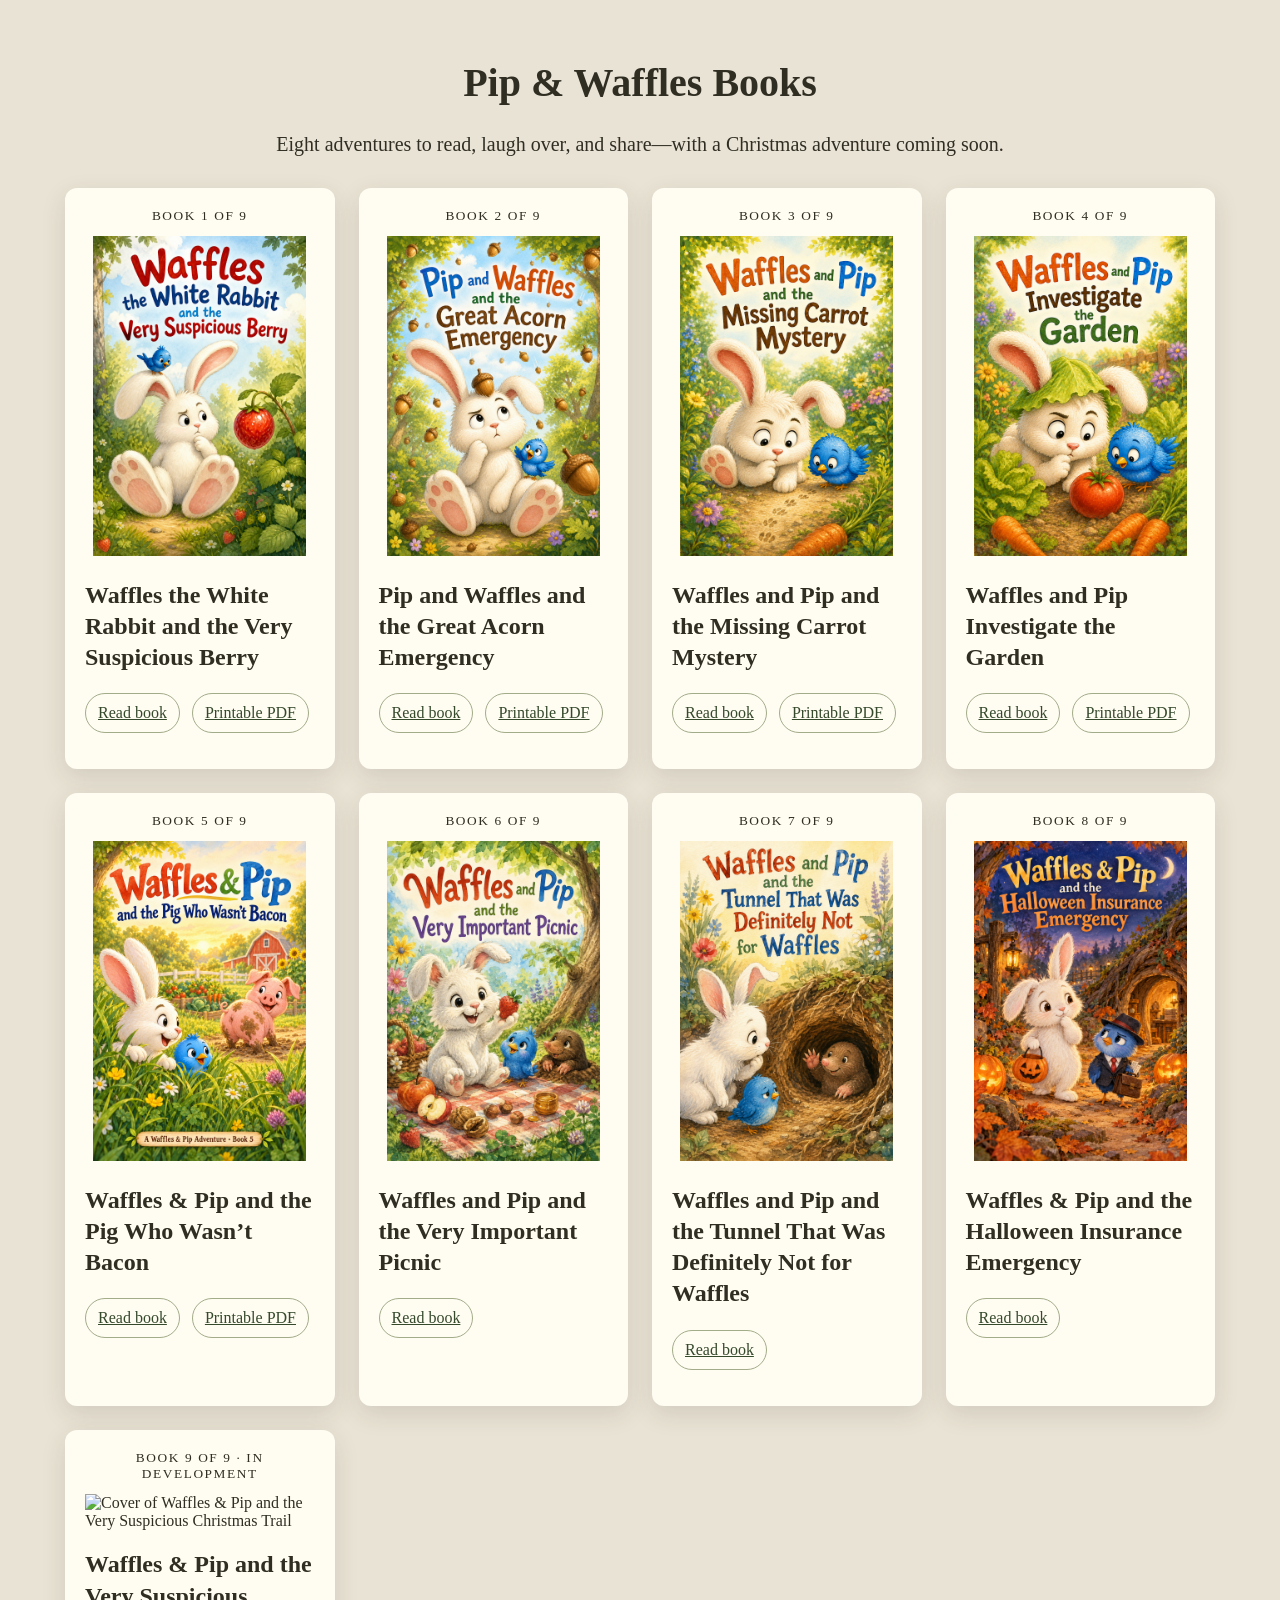
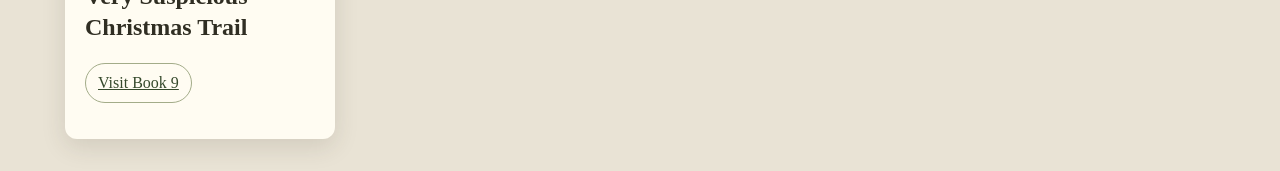
==== commit 6cf5d452: "Show the Book 9 Christmas cover" ====
--- a/index.html
+++ b/index.html
@@ -86,8 +86,8 @@
         <p><a href="books/08-the-halloween-insurance-emergency/book.html">Read book</a></p>
       </article>
       <article id="book-9">
-        <small>BOOK 9 OF 9 · COMING SOON</small>
-        <div class="coming-cover" role="img" aria-label="Waffles and Pip Book 9, The Very Suspicious Christmas Trail, coming soon">Waffles &amp; Pip<br>The Very Suspicious<br>Christmas Trail</div>
+        <small>BOOK 9 OF 9 · IN DEVELOPMENT</small>
+        <img src="https://jjen1973.github.io/waffles-pip-book-9-christmas/artwork/cover.png" alt="Cover of Waffles &amp; Pip and the Very Suspicious Christmas Trail">
         <h2>Waffles &amp; Pip and the Very Suspicious Christmas Trail</h2>
         <p><a href="https://jjen1973.github.io/waffles-pip-book-9-christmas/">Visit Book 9</a></p>
       </article>
